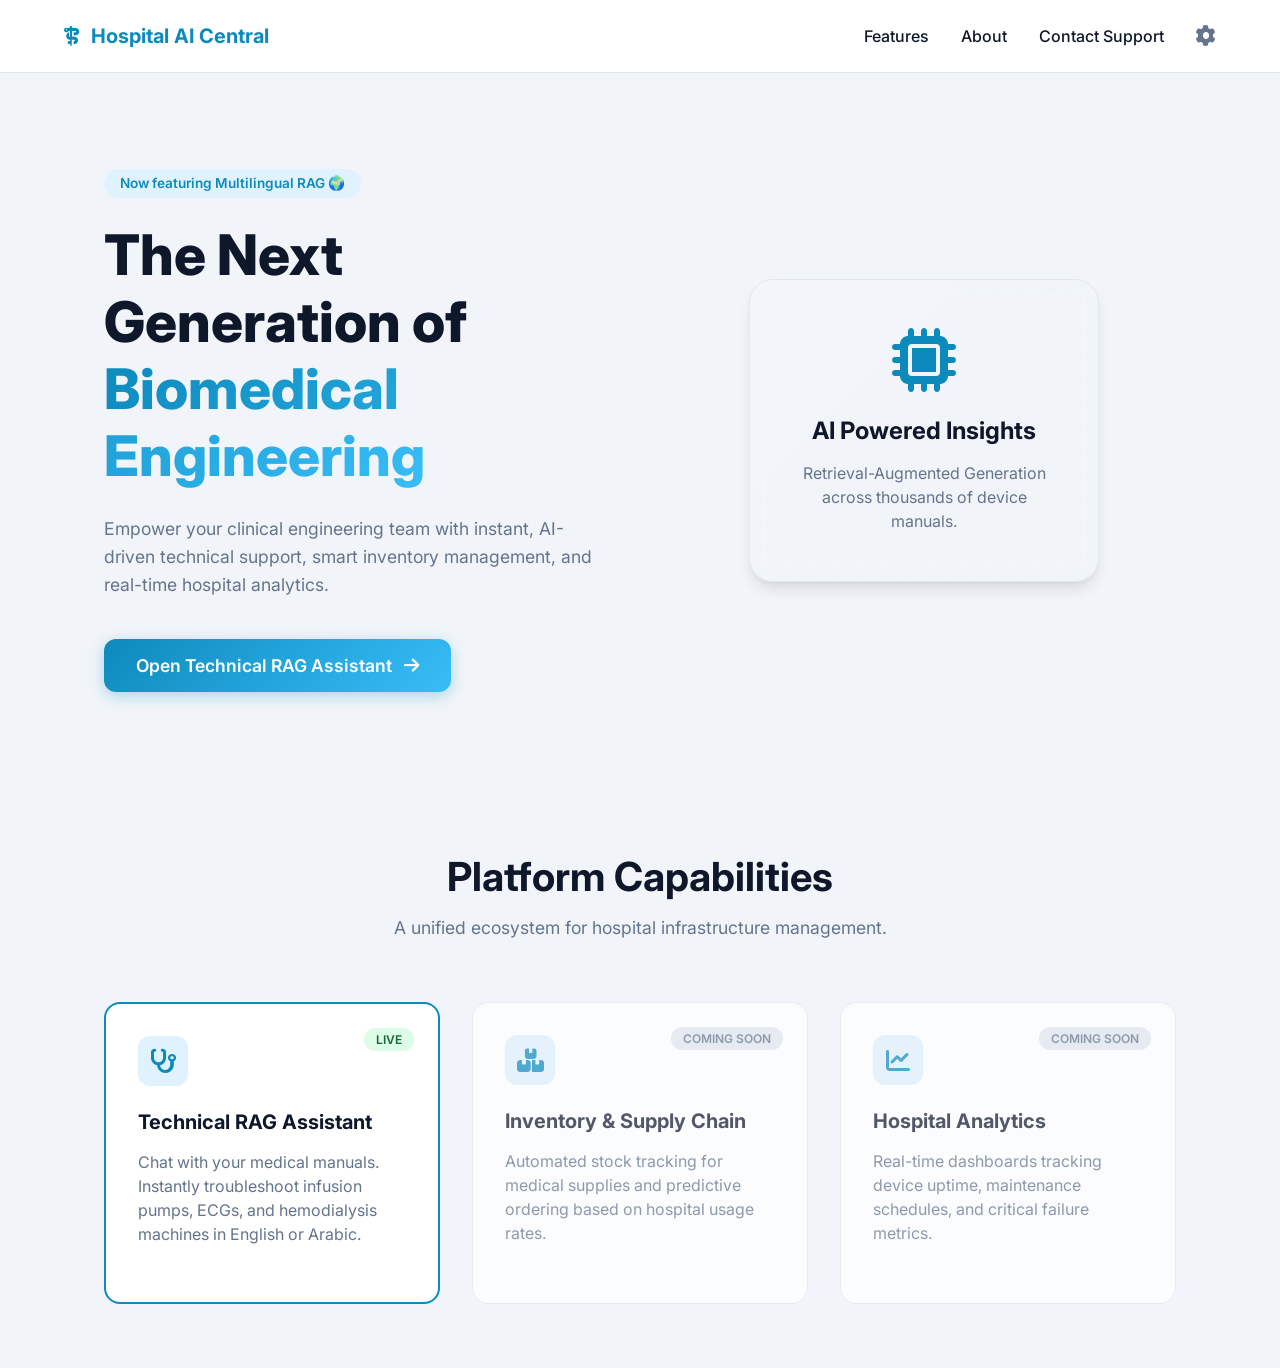
==== website/index.html @ ebcedefc "feat: add multilingual RAG support, new landing page" ====
<!DOCTYPE html>
<html lang="en">
<head>
    <meta charset="UTF-8">
    <meta name="viewport" content="width=device-width, initial-scale=1.0, maximum-scale=1.0, user-scalable=no">
    <title>Hospital AI Central - Landing</title>
    <!-- Google Fonts -->
    <link rel="preconnect" href="https://fonts.googleapis.com">
    <link rel="preconnect" href="https://fonts.gstatic.com" crossorigin>
    <link href="https://fonts.googleapis.com/css2?family=Inter:wght@300;400;500;600;700;800&display=swap" rel="stylesheet">
    <!-- FontAwesome -->
    <link rel="stylesheet" href="https://cdnjs.cloudflare.com/ajax/libs/font-awesome/6.4.0/css/all.min.css">
    <!-- Custom CSS -->
    <link rel="stylesheet" href="styles.css">
</head>
<body class="landing-body">
    
    <!-- Top Navigation -->
    <nav class="landing-nav">
        <div class="landing-brand">
            <i class="fa-solid fa-staff-snake"></i>
            <span>Hospital AI Central</span>
        </div>
        <div class="landing-links">
            <a href="#features">Features</a>
            <a href="#">About</a>
            <a href="#">Contact Support</a>
            <button id="landing-settings-btn" class="icon-btn"><i class="fa-solid fa-gear"></i></button>
        </div>
    </nav>

    <!-- Hero Section -->
    <header class="hero-section">
        <div class="hero-content">
            <div class="hero-badge">Now featuring Multilingual RAG 🌍</div>
            <h1>The Next Generation of<br><span class="text-gradient">Biomedical Engineering</span></h1>
            <p>Empower your clinical engineering team with instant, AI-driven technical support, smart inventory management, and real-time hospital analytics.</p>
            <div class="hero-actions">
                <a href="rag.html" class="btn-primary-large">
                    Open Technical RAG Assistant <i class="fa-solid fa-arrow-right"></i>
                </a>
            </div>
        </div>
        <div class="hero-image">
            <div class="glass-mockup">
                <i class="fa-solid fa-microchip"></i>
                <h3>AI Powered Insights</h3>
                <p>Retrieval-Augmented Generation across thousands of device manuals.</p>
            </div>
        </div>
    </header>

    <!-- Features Grid -->
    <section id="features" class="features-section">
        <div class="section-header">
            <h2>Platform Capabilities</h2>
            <p>A unified ecosystem for hospital infrastructure management.</p>
        </div>
        
        <div class="feature-grid">
            <!-- Feature 1 -->
            <div class="feature-card active-feature" onclick="window.location.href='rag.html'">
                <div class="feature-icon"><i class="fa-solid fa-stethoscope"></i></div>
                <h3>Technical RAG Assistant</h3>
                <p>Chat with your medical manuals. Instantly troubleshoot infusion pumps, ECGs, and hemodialysis machines in English or Arabic.</p>
                <span class="feature-status status-live">Live</span>
            </div>

            <!-- Feature 2 -->
            <div class="feature-card locked-feature">
                <div class="feature-icon"><i class="fa-solid fa-boxes-stacked"></i></div>
                <h3>Inventory & Supply Chain</h3>
                <p>Automated stock tracking for medical supplies and predictive ordering based on hospital usage rates.</p>
                <span class="feature-status status-coming">Coming Soon</span>
            </div>

            <!-- Feature 3 -->
            <div class="feature-card locked-feature">
                <div class="feature-icon"><i class="fa-solid fa-chart-line"></i></div>
                <h3>Hospital Analytics</h3>
                <p>Real-time dashboards tracking device uptime, maintenance schedules, and critical failure metrics.</p>
                <span class="feature-status status-coming">Coming Soon</span>
            </div>
        </div>
    </section>

    <!-- Settings Modal (Shared structure with rag.html) -->
    <div id="settings-modal" class="modal-overlay hidden">
        <div class="modal-content">
            <div class="modal-header">
                <h2>Settings</h2>
                <button class="close-modal" id="close-settings"><i class="fa-solid fa-xmark"></i></button>
            </div>
            <div class="modal-body">
                <div class="setting-item">
                    <div class="setting-info">
                        <h3>Dark Mode</h3>
                        <p>Switch between light and dark themes</p>
                    </div>
                    <label class="switch">
                        <input type="checkbox" id="dark-mode-toggle">
                        <span class="slider round"></span>
                    </label>
                </div>
                <hr class="modal-divider">
                <div class="form-group">
                    <label for="llm-api-key">Groq API Key (LLM)</label>
                    <div class="input-with-icon">
                        <i class="fa-solid fa-key"></i>
                        <input type="password" id="llm-api-key" placeholder="gsk_..." autocomplete="off">
                    </div>
                    <small>Updates your .env file dynamically so it persists.</small>
                </div>
            </div>
            <div class="modal-footer">
                <button id="save-settings-btn" class="btn-primary">Save Changes</button>
            </div>
        </div>
    </div>

    <!-- We can reuse script.js for the settings modal, but we'll add a tiny inline script to link the settings button -->
    <script>
        document.addEventListener('DOMContentLoaded', () => {
            const settingsBtn = document.getElementById('landing-settings-btn');
            const settingsModal = document.getElementById('settings-modal');
            const closeSettings = document.getElementById('close-settings');
            const darkModeToggle = document.getElementById('dark-mode-toggle');
            const llmApiKey = document.getElementById('llm-api-key');
            const saveSettingsBtn = document.getElementById('save-settings-btn');

            if (localStorage.getItem('darkMode') === 'true') {
                document.body.classList.add('dark-theme');
                darkModeToggle.checked = true;
            }

            settingsBtn.addEventListener('click', (e) => { e.preventDefault(); settingsModal.classList.remove('hidden'); });
            closeSettings.addEventListener('click', () => { settingsModal.classList.add('hidden'); });

            darkModeToggle.addEventListener('change', (e) => {
                if (e.target.checked) {
                    document.body.classList.add('dark-theme');
                    localStorage.setItem('darkMode', 'true');
                } else {
                    document.body.classList.remove('dark-theme');
                    localStorage.setItem('darkMode', 'false');
                }
            });

            saveSettingsBtn.addEventListener('click', async () => {
                const apiKey = llmApiKey.value.trim();
                if (!apiKey) { settingsModal.classList.add('hidden'); return; }
                const originalText = saveSettingsBtn.textContent;
                saveSettingsBtn.textContent = 'Saving...';
                saveSettingsBtn.disabled = true;
                try {
                    const response = await fetch('/api/settings', {
                        method: 'POST',
                        headers: { 'Content-Type': 'application/json' },
                        body: JSON.stringify({ groq_api_key: apiKey })
                    });
                    if (!response.ok) throw new Error('Failed to update settings');
                    llmApiKey.value = '';
                    settingsModal.classList.add('hidden');
                    alert("API Key updated successfully!");
                } catch (error) { alert(error.message); } 
                finally { saveSettingsBtn.textContent = originalText; saveSettingsBtn.disabled = false; }
            });
        });
    </script>
</body>
</html>
---- website/styles.css ----
:root {
    /* Color Palette */
    --primary-color: #0d8abc;     /* Medical Deep Azure */
    --primary-hover: #0a6c94;
    --accent-color: #38bdf8;      /* Bright Cyan */
    
    --bg-main: #f1f5f9;           /* Slate 100 */
    --bg-panel: #ffffff;
    --bg-nav: #0f172a;            /* Slate 900 */
    
    --text-dark: #0f172a;
    --text-muted: #64748b;
    --text-light: #f8fafc;
    
    --border-color: #e2e8f0;
    --input-bg: #f8fafc;
    
    /* Shadows */
    --shadow-sm: 0 1px 2px 0 rgba(0, 0, 0, 0.05);
    --shadow-md: 0 4px 6px -1px rgba(0, 0, 0, 0.1), 0 2px 4px -1px rgba(0, 0, 0, 0.06);
    --shadow-lg: 0 10px 15px -3px rgba(0, 0, 0, 0.1), 0 4px 6px -2px rgba(0, 0, 0, 0.05);
    
    /* Gradients */
    --gradient-primary: linear-gradient(135deg, #0d8abc 0%, #38bdf8 100%);
}

body.dark-theme {
    --bg-main: #0f172a;           /* Dark slate */
    --bg-panel: #1e293b;          /* Darker panel */
    --bg-nav: #020617;            /* Very dark nav */
    
    --text-dark: #f8fafc;         /* White text */
    --text-muted: #94a3b8;
    
    --border-color: #334155;
    --input-bg: #0f172a;
    
    --shadow-sm: 0 1px 2px 0 rgba(0, 0, 0, 0.5);
    --shadow-md: 0 4px 6px -1px rgba(0, 0, 0, 0.6);
}


* {
    box-sizing: border-box;
    margin: 0;
    padding: 0;
}

body {
    font-family: 'Inter', sans-serif;
    background-color: var(--bg-main);
    color: var(--text-dark);
    height: 100dvh; /* use dynamic viewport height for mobile */
    overflow: hidden;
}

/* ─── DASHBOARD LAYOUT ─── */
.dashboard-layout {
    display: flex;
    width: 100%;
    height: 100%;
}

/* ─── GLOBAL NAV (LEFT MOST) ─── */
.global-nav {
    width: 70px;
    background-color: var(--bg-nav);
    display: flex;
    flex-direction: column;
    align-items: center;
    padding: 1.5rem 0;
    z-index: 20;
}

.brand-icon {
    width: 40px;
    height: 40px;
    background: var(--gradient-primary);
    border-radius: 10px;
    display: flex;
    align-items: center;
    justify-content: center;
    color: white;
    font-size: 1.2rem;
    margin-bottom: 2rem;
    box-shadow: 0 4px 12px rgba(13, 138, 188, 0.4);
}

.nav-links {
    list-style: none;
    width: 100%;
    display: flex;
    flex-direction: column;
    gap: 0.5rem;
    align-items: center;
}

.nav-links li {
    width: 100%;
    display: flex;
    justify-content: center;
}

.nav-links a {
    color: #94a3b8;
    text-decoration: none;
    font-size: 1.2rem;
    width: 44px;
    height: 44px;
    display: flex;
    align-items: center;
    justify-content: center;
    border-radius: 12px;
    transition: all 0.2s ease;
}

.nav-links a:hover {
    background-color: rgba(255,255,255,0.1);
    color: white;
}

.nav-links li.active a {
    background: var(--gradient-primary);
    color: white;
    box-shadow: 0 4px 12px rgba(13, 138, 188, 0.4);
}

.nav-bottom {
    margin-top: auto;
}

.nav-bottom a {
    color: #94a3b8;
    font-size: 1.2rem;
    transition: color 0.2s;
}

.nav-bottom a:hover {
    color: white;
}


/* ─── CONTEXT PANEL (SIDEBAR) ─── */
.context-panel {
    width: 280px;
    background: var(--bg-panel);
    border-right: 1px solid var(--border-color);
    display: flex;
    flex-direction: column;
    z-index: 10;
}

.panel-header {
    padding: 1.5rem;
    border-bottom: 1px solid var(--border-color);
}

.panel-header h2 {
    font-size: 1.1rem;
    font-weight: 600;
    margin-bottom: 0.25rem;
}

.badge {
    background-color: #e0f2fe;
    color: var(--primary-color);
    font-size: 0.7rem;
    padding: 0.2rem 0.6rem;
    border-radius: 999px;
    font-weight: 600;
    text-transform: uppercase;
}

.panel-content {
    padding: 1.5rem;
    overflow-y: auto;
    flex: 1;
}

.form-group label {
    display: block;
    font-size: 0.8rem;
    font-weight: 600;
    margin-bottom: 0.5rem;
    color: var(--text-dark);
}

.input-with-icon {
    position: relative;
    display: flex;
    align-items: center;
}

.input-with-icon i {
    position: absolute;
    left: 1rem;
    color: var(--text-muted);
}

.input-with-icon input {
    width: 100%;
    padding: 0.75rem 1rem 0.75rem 2.5rem;
    border: 1px solid var(--border-color);
    border-radius: 8px;
    font-size: 16px; /* 16px prevents iOS auto-zoom */
    background: var(--input-bg);
    color: var(--text-dark);
    transition: all 0.2s;
}

.input-with-icon input:focus {
    outline: none;
    border-color: var(--primary-color);
    background: white;
    box-shadow: 0 0 0 3px rgba(13, 138, 188, 0.1);
}

.form-group small {
    display: block;
    margin-top: 0.5rem;
    font-size: 0.75rem;
    color: var(--text-muted);
}

.info-card {
    margin-top: 2rem;
}

.info-card h3 {
    font-size: 0.8rem;
    color: var(--text-muted);
    text-transform: uppercase;
    letter-spacing: 0.5px;
    margin-bottom: 1rem;
}

.device-list {
    list-style: none;
    display: flex;
    flex-direction: column;
    gap: 0.75rem;
}

.device-list li {
    display: flex;
    align-items: center;
    gap: 0.75rem;
    padding: 0.75rem;
    background: var(--bg-main);
    border: 1px solid var(--border-color);
    border-radius: 8px;
    font-size: 0.85rem;
    font-weight: 500;
    transition: transform 0.2s, box-shadow 0.2s;
}

.device-list li:hover {
    transform: translateY(-2px);
    box-shadow: var(--shadow-sm);
    border-color: #cbd5e1;
}

.device-list i {
    color: var(--primary-color);
    font-size: 1rem;
}


/* ─── MAIN CONTENT AREA ─── */
.main-content {
    flex: 1;
    display: flex;
    flex-direction: column;
    background-color: var(--bg-main);
    overflow: hidden;
}

.top-header {
    height: 70px;
    background: var(--bg-panel);
    border-bottom: 1px solid var(--border-color);
    display: flex;
    justify-content: space-between;
    align-items: center;
    padding: 0 2rem;
}

.header-titles h1 {
    font-size: 1.1rem;
    font-weight: 600;
}

.header-titles p {
    font-size: 0.75rem;
    color: var(--text-muted);
}

.user-profile img {
    width: 36px;
    height: 36px;
    border-radius: 50%;
    border: 2px solid var(--border-color);
}

/* ─── CHAT INTERFACE ─── */
.chat-container {
    flex: 1;
    display: flex;
    flex-direction: column;
    position: relative;
    max-width: 1000px;
    margin: 0 auto;
    width: 100%;
    overflow: hidden;
}

.chat-history {
    flex: 1;
    padding: 2rem;
    overflow-y: auto;
    display: flex;
    flex-direction: column;
    gap: 1.5rem;
}

/* Messages */
.message {
    display: flex;
    gap: 1rem;
    max-width: 85%;
    animation: slideUp 0.3s ease-out;
}

@keyframes slideUp {
    from { opacity: 0; transform: translateY(10px); }
    to { opacity: 1; transform: translateY(0); }
}

.message-avatar {
    width: 36px;
    height: 36px;
    border-radius: 50%;
    display: flex;
    align-items: center;
    justify-content: center;
    flex-shrink: 0;
    font-size: 0.9rem;
}

.assistant-message {
    align-self: flex-start;
}

.assistant-message .message-avatar {
    background: var(--gradient-primary);
    color: white;
    box-shadow: 0 2px 8px rgba(13, 138, 188, 0.3);
}

.assistant-message .message-content {
    background: var(--bg-panel);
    border: 1px solid var(--border-color);
    box-shadow: var(--shadow-sm);
    border-radius: 0 16px 16px 16px;
    padding: 1.25rem;
    line-height: 1.6;
    font-size: 0.95rem;
}

.user-message {
    align-self: flex-end;
    flex-direction: row-reverse;
}

.user-message .message-avatar {
    background: #cbd5e1;
    color: #475569;
}

.user-message .message-content {
    background: var(--primary-color);
    color: white;
    border-radius: 16px 0 16px 16px;
    padding: 1rem 1.25rem;
    box-shadow: 0 4px 12px rgba(13, 138, 188, 0.2);
    font-size: 0.95rem;
}

/* Markdown formatting */
.message-content h3 { margin-top: 1rem; margin-bottom: 0.5rem; font-size: 1.05rem; }
.message-content p { margin-bottom: 0.75rem; }
.message-content p:last-child { margin-bottom: 0; }
.message-content ul, .message-content ol { margin-left: 1.5rem; margin-bottom: 0.75rem; }
.message-content strong { font-weight: 600; color: inherit; }

/* Suggestion Chips */
.suggestion-chips {
    display: flex;
    flex-wrap: wrap;
    gap: 0.5rem;
    margin-top: 1.25rem;
}

.chip {
    background: var(--bg-main);
    border: 1px solid var(--border-color);
    padding: 0.5rem 1rem;
    border-radius: 999px;
    font-size: 0.8rem;
    color: var(--text-dark);
    cursor: pointer;
    transition: all 0.2s;
    font-family: inherit;
    display: flex;
    align-items: center;
    gap: 0.4rem;
}

.chip i { color: var(--primary-color); }
.chip:hover { background: #e2e8f0; border-color: #cbd5e1; }

/* Sources Display */
.sources-container {
    margin-top: 1.25rem;
    padding-top: 1rem;
    border-top: 1px dashed var(--border-color);
}

.sources-container h4 {
    font-size: 0.75rem;
    color: var(--text-muted);
    margin-bottom: 0.75rem;
    text-transform: uppercase;
    letter-spacing: 0.5px;
}

.source-card {
    background: var(--bg-main);
    border: 1px solid var(--border-color);
    border-radius: 8px;
    padding: 0.75rem;
    margin-bottom: 0.5rem;
    font-size: 0.8rem;
}

.source-card-header {
    display: flex;
    justify-content: space-between;
    align-items: center;
    margin-bottom: 0.4rem;
}

.source-manual { font-weight: 600; color: var(--primary-color); display: flex; align-items: center; gap: 0.4rem; }
.source-page { font-size: 0.7rem; background: #cbd5e1; padding: 2px 6px; border-radius: 4px; color: #334155; font-weight: 600; }
.source-preview { font-style: italic; color: var(--text-muted); line-height: 1.4; display: -webkit-box; -webkit-line-clamp: 2; -webkit-box-orient: vertical; overflow: hidden; }

/* Typing indicator */
.typing-indicator { display: flex; gap: 4px; padding: 0.5rem; }
.dot { width: 6px; height: 6px; background: #94a3b8; border-radius: 50%; animation: bounce 1.4s infinite ease-in-out both; }
.dot:nth-child(1) { animation-delay: -0.32s; }
.dot:nth-child(2) { animation-delay: -0.16s; }
@keyframes bounce { 0%, 80%, 100% { transform: scale(0); } 40% { transform: scale(1); } }

/* Input Area */
.chat-input-area {
    padding: 1.5rem 2rem;
    background: transparent;
}

.input-wrapper {
    position: relative;
    display: flex;
    align-items: center;
    background: var(--bg-panel);
    border: 1px solid var(--border-color);
    border-radius: 16px;
    padding: 0.5rem;
    box-shadow: var(--shadow-md);
    transition: all 0.3s ease;
}

.input-wrapper:focus-within {
    border-color: var(--primary-color);
    box-shadow: 0 4px 20px rgba(13, 138, 188, 0.15);
}

.input-wrapper input {
    flex: 1;
    border: none;
    padding: 0.75rem 1rem;
    font-size: 16px; /* 16px prevents iOS auto-zoom */
    font-family: inherit;
    background: transparent;
    color: var(--text-dark);
    outline: none;
}

.input-wrapper input::placeholder {
    color: var(--text-muted);
}

.input-wrapper button {
    background: var(--primary-color);
    color: white;
    border: none;
    width: 40px;
    height: 40px;
    border-radius: 12px;
    display: flex;
    align-items: center;
    justify-content: center;
    cursor: pointer;
    transition: all 0.2s;
}

.input-wrapper button:hover { background: var(--primary-hover); transform: scale(1.05); }
.input-wrapper button:disabled { background: var(--border-color); cursor: not-allowed; transform: none; }

/* ─── SETTINGS MODAL ─── */
.modal-overlay {
    position: fixed;
    top: 0; left: 0; right: 0; bottom: 0;
    background: rgba(0, 0, 0, 0.5);
    backdrop-filter: blur(4px);
    display: flex;
    align-items: center;
    justify-content: center;
    z-index: 100;
    opacity: 1;
    transition: opacity 0.2s;
}
.modal-overlay.hidden {
    opacity: 0;
    pointer-events: none;
}
.modal-content {
    background: var(--bg-panel);
    width: 90%;
    max-width: 450px;
    border-radius: 16px;
    box-shadow: var(--shadow-lg);
    border: 1px solid var(--border-color);
    overflow: hidden;
    transform: translateY(0);
    transition: transform 0.2s;
}
.modal-overlay.hidden .modal-content {
    transform: translateY(20px);
}
.modal-header {
    display: flex;
    justify-content: space-between;
    align-items: center;
    padding: 1.25rem 1.5rem;
    border-bottom: 1px solid var(--border-color);
}
.close-modal {
    background: transparent;
    border: none;
    font-size: 1.2rem;
    color: var(--text-muted);
    cursor: pointer;
}
.close-modal:hover { color: var(--text-dark); }
.modal-body {
    padding: 1.5rem;
}
.modal-divider {
    border: 0;
    border-top: 1px solid var(--border-color);
    margin: 1.5rem 0;
}
.setting-item {
    display: flex;
    justify-content: space-between;
    align-items: center;
}
.setting-info h3 { font-size: 0.9rem; margin-bottom: 0.2rem; color: var(--text-dark); }
.setting-info p { font-size: 0.75rem; color: var(--text-muted); }

/* Toggle Switch */
.switch { position: relative; display: inline-block; width: 44px; height: 24px; }
.switch input { opacity: 0; width: 0; height: 0; }
.slider { position: absolute; cursor: pointer; top: 0; left: 0; right: 0; bottom: 0; background-color: var(--border-color); transition: .4s; }
.slider:before { position: absolute; content: ""; height: 18px; width: 18px; left: 3px; bottom: 3px; background-color: white; transition: .4s; }
input:checked + .slider { background-color: var(--primary-color); }
input:checked + .slider:before { transform: translateX(20px); }
.slider.round { border-radius: 34px; }
.slider.round:before { border-radius: 50%; }

.modal-footer {
    padding: 1.25rem 1.5rem;
    border-top: 1px solid var(--border-color);
    display: flex;
    justify-content: flex-end;
}
.btn-primary {
    background: var(--primary-color);
    color: white;
    border: none;
    padding: 0.6rem 1.2rem;
    border-radius: 8px;
    font-weight: 500;
    cursor: pointer;
    transition: background 0.2s;
}
.btn-primary:hover { background: var(--primary-hover); }

/* ─── LANDING PAGE STYLES ─── */
.landing-body {
    overflow-y: auto;
    background-color: var(--bg-main);
}
.landing-nav {
    display: flex;
    justify-content: space-between;
    align-items: center;
    padding: 1.5rem 4rem;
    background: var(--bg-panel);
    border-bottom: 1px solid var(--border-color);
}
.landing-brand {
    font-size: 1.25rem;
    font-weight: 700;
    display: flex;
    align-items: center;
    gap: 0.75rem;
    color: var(--primary-color);
}
.landing-links {
    display: flex;
    align-items: center;
    gap: 2rem;
}
.landing-links a {
    text-decoration: none;
    color: var(--text-dark);
    font-weight: 500;
    transition: color 0.2s;
}
.landing-links a:hover { color: var(--primary-color); }
.icon-btn {
    background: none; border: none; font-size: 1.25rem; color: var(--text-muted); cursor: pointer; transition: color 0.2s;
}
.icon-btn:hover { color: var(--text-dark); }

.hero-section {
    display: flex;
    align-items: center;
    justify-content: space-between;
    padding: 6rem 4rem;
    max-width: 1200px;
    margin: 0 auto;
    gap: 4rem;
}
.hero-content { flex: 1; }
.hero-badge {
    display: inline-block;
    background: #e0f2fe; color: var(--primary-color);
    padding: 0.4rem 1rem; border-radius: 999px;
    font-size: 0.85rem; font-weight: 600; margin-bottom: 1.5rem;
}
.dark-theme .hero-badge { background: rgba(13, 138, 188, 0.2); }
.hero-content h1 {
    font-size: 3.5rem; line-height: 1.2; font-weight: 800; margin-bottom: 1.5rem;
}
.text-gradient {
    background: var(--gradient-primary);
    -webkit-background-clip: text;
    -webkit-text-fill-color: transparent;
}
.hero-content p {
    font-size: 1.1rem; color: var(--text-muted); margin-bottom: 2.5rem; line-height: 1.6; max-width: 500px;
}
.btn-primary-large {
    display: inline-flex; align-items: center; gap: 0.75rem;
    background: var(--gradient-primary); color: white;
    padding: 1rem 2rem; border-radius: 12px;
    text-decoration: none; font-size: 1.1rem; font-weight: 600;
    box-shadow: 0 4px 15px rgba(13, 138, 188, 0.3);
    transition: transform 0.2s, box-shadow 0.2s;
}
.btn-primary-large:hover {
    transform: translateY(-2px); box-shadow: 0 6px 20px rgba(13, 138, 188, 0.4);
}

.hero-image { flex: 1; display: flex; justify-content: center; }
.glass-mockup {
    background: var(--bg-panel); border: 1px solid var(--border-color);
    padding: 3rem; border-radius: 24px; box-shadow: var(--shadow-lg);
    text-align: center; max-width: 350px;
    background: linear-gradient(135deg, rgba(255,255,255,0.1), rgba(255,255,255,0));
    backdrop-filter: blur(10px);
}
.glass-mockup i { font-size: 4rem; color: var(--primary-color); margin-bottom: 1.5rem; }
.glass-mockup h3 { font-size: 1.5rem; margin-bottom: 1rem; }
.glass-mockup p { color: var(--text-muted); line-height: 1.5; }

.features-section {
    padding: 4rem; max-width: 1200px; margin: 0 auto;
}
.section-header { text-align: center; margin-bottom: 4rem; }
.section-header h2 { font-size: 2.5rem; font-weight: 700; margin-bottom: 1rem; }
.section-header p { color: var(--text-muted); font-size: 1.1rem; }

.feature-grid {
    display: grid; grid-template-columns: repeat(auto-fit, minmax(300px, 1fr)); gap: 2rem;
}
.feature-card {
    background: var(--bg-panel); border: 1px solid var(--border-color);
    border-radius: 16px; padding: 2rem;
    position: relative; transition: transform 0.2s, box-shadow 0.2s;
}
.active-feature { cursor: pointer; border: 2px solid var(--primary-color); }
.active-feature:hover { transform: translateY(-5px); box-shadow: var(--shadow-md); }
.locked-feature { opacity: 0.7; }
.feature-icon {
    width: 50px; height: 50px; background: #e0f2fe; color: var(--primary-color);
    border-radius: 12px; display: flex; align-items: center; justify-content: center;
    font-size: 1.5rem; margin-bottom: 1.5rem;
}
.dark-theme .feature-icon { background: rgba(13, 138, 188, 0.2); }
.feature-card h3 { font-size: 1.25rem; margin-bottom: 1rem; }
.feature-card p { color: var(--text-muted); line-height: 1.5; margin-bottom: 1.5rem; }

.feature-status {
    position: absolute; top: 1.5rem; right: 1.5rem;
    padding: 0.25rem 0.75rem; border-radius: 999px; font-size: 0.75rem; font-weight: 600; text-transform: uppercase;
}
.status-live { background: #dcfce7; color: #166534; }
.dark-theme .status-live { background: rgba(22, 101, 52, 0.3); color: #4ade80; }
.status-coming { background: var(--border-color); color: var(--text-muted); }
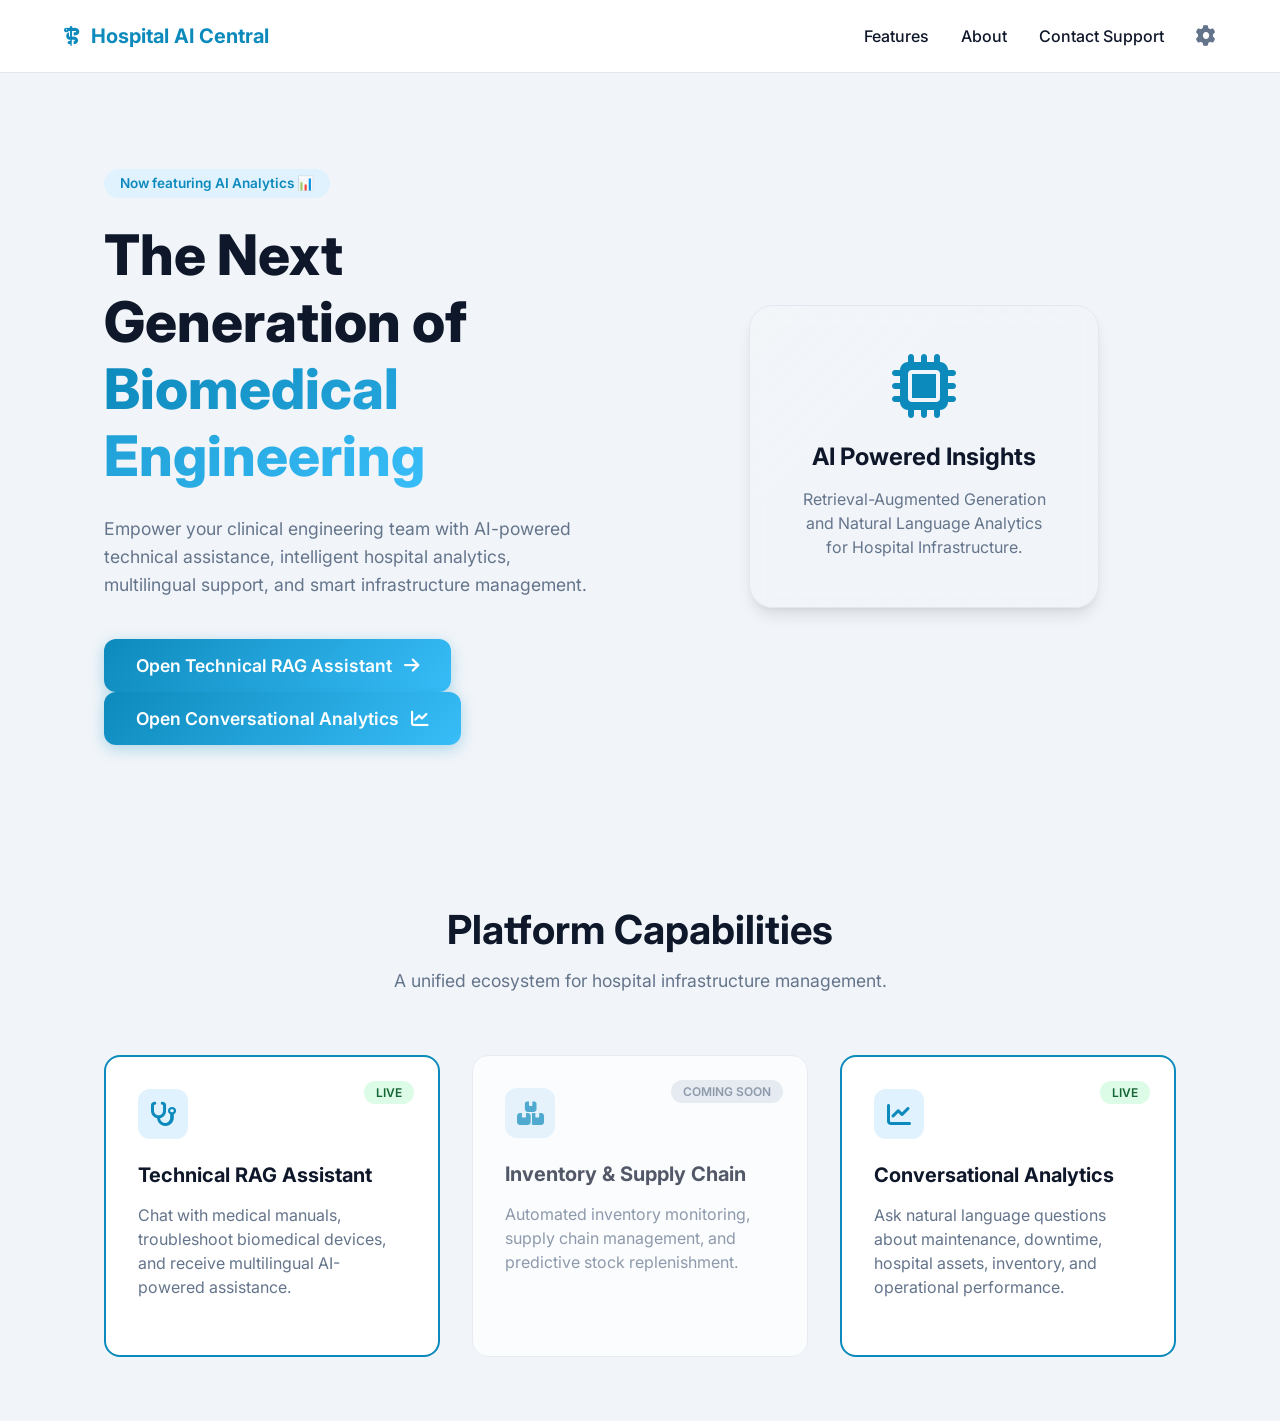
==== commit 28ec5e67: "Integrate conversational analytics module" ====
--- a/website/index.html
+++ b/website/index.html
@@ -4,168 +4,366 @@
     <meta charset="UTF-8">
     <meta name="viewport" content="width=device-width, initial-scale=1.0, maximum-scale=1.0, user-scalable=no">
     <title>Hospital AI Central - Landing</title>
-    <!-- Google Fonts -->
+
     <link rel="preconnect" href="https://fonts.googleapis.com">
     <link rel="preconnect" href="https://fonts.gstatic.com" crossorigin>
+
     <link href="https://fonts.googleapis.com/css2?family=Inter:wght@300;400;500;600;700;800&display=swap" rel="stylesheet">
-    <!-- FontAwesome -->
+
     <link rel="stylesheet" href="https://cdnjs.cloudflare.com/ajax/libs/font-awesome/6.4.0/css/all.min.css">
-    <!-- Custom CSS -->
+
     <link rel="stylesheet" href="styles.css">
 </head>
+
 <body class="landing-body">
-    
-    <!-- Top Navigation -->
-    <nav class="landing-nav">
-        <div class="landing-brand">
-            <i class="fa-solid fa-staff-snake"></i>
-            <span>Hospital AI Central</span>
-        </div>
-        <div class="landing-links">
-            <a href="#features">Features</a>
-            <a href="#">About</a>
-            <a href="#">Contact Support</a>
-            <button id="landing-settings-btn" class="icon-btn"><i class="fa-solid fa-gear"></i></button>
-        </div>
-    </nav>
-
-    <!-- Hero Section -->
-    <header class="hero-section">
-        <div class="hero-content">
-            <div class="hero-badge">Now featuring Multilingual RAG 🌍</div>
-            <h1>The Next Generation of<br><span class="text-gradient">Biomedical Engineering</span></h1>
-            <p>Empower your clinical engineering team with instant, AI-driven technical support, smart inventory management, and real-time hospital analytics.</p>
-            <div class="hero-actions">
-                <a href="rag.html" class="btn-primary-large">
-                    Open Technical RAG Assistant <i class="fa-solid fa-arrow-right"></i>
-                </a>
-            </div>
-        </div>
-        <div class="hero-image">
-            <div class="glass-mockup">
-                <i class="fa-solid fa-microchip"></i>
-                <h3>AI Powered Insights</h3>
-                <p>Retrieval-Augmented Generation across thousands of device manuals.</p>
-            </div>
-        </div>
-    </header>
-
-    <!-- Features Grid -->
-    <section id="features" class="features-section">
-        <div class="section-header">
-            <h2>Platform Capabilities</h2>
-            <p>A unified ecosystem for hospital infrastructure management.</p>
-        </div>
-        
-        <div class="feature-grid">
-            <!-- Feature 1 -->
-            <div class="feature-card active-feature" onclick="window.location.href='rag.html'">
-                <div class="feature-icon"><i class="fa-solid fa-stethoscope"></i></div>
-                <h3>Technical RAG Assistant</h3>
-                <p>Chat with your medical manuals. Instantly troubleshoot infusion pumps, ECGs, and hemodialysis machines in English or Arabic.</p>
-                <span class="feature-status status-live">Live</span>
-            </div>
-
-            <!-- Feature 2 -->
-            <div class="feature-card locked-feature">
-                <div class="feature-icon"><i class="fa-solid fa-boxes-stacked"></i></div>
-                <h3>Inventory & Supply Chain</h3>
-                <p>Automated stock tracking for medical supplies and predictive ordering based on hospital usage rates.</p>
-                <span class="feature-status status-coming">Coming Soon</span>
-            </div>
-
-            <!-- Feature 3 -->
-            <div class="feature-card locked-feature">
-                <div class="feature-icon"><i class="fa-solid fa-chart-line"></i></div>
-                <h3>Hospital Analytics</h3>
-                <p>Real-time dashboards tracking device uptime, maintenance schedules, and critical failure metrics.</p>
-                <span class="feature-status status-coming">Coming Soon</span>
-            </div>
-        </div>
-    </section>
-
-    <!-- Settings Modal (Shared structure with rag.html) -->
-    <div id="settings-modal" class="modal-overlay hidden">
-        <div class="modal-content">
-            <div class="modal-header">
-                <h2>Settings</h2>
-                <button class="close-modal" id="close-settings"><i class="fa-solid fa-xmark"></i></button>
-            </div>
-            <div class="modal-body">
-                <div class="setting-item">
-                    <div class="setting-info">
-                        <h3>Dark Mode</h3>
-                        <p>Switch between light and dark themes</p>
-                    </div>
-                    <label class="switch">
-                        <input type="checkbox" id="dark-mode-toggle">
-                        <span class="slider round"></span>
-                    </label>
+
+<nav class="landing-nav">
+    <div class="landing-brand">
+        <i class="fa-solid fa-staff-snake"></i>
+        <span>Hospital AI Central</span>
+    </div>
+
+    <div class="landing-links">
+        <a href="#features">Features</a>
+        <a href="#">About</a>
+        <a href="#">Contact Support</a>
+
+        <button id="landing-settings-btn" class="icon-btn">
+            <i class="fa-solid fa-gear"></i>
+        </button>
+    </div>
+</nav>
+
+<header class="hero-section">
+
+    <div class="hero-content">
+
+        <div class="hero-badge">
+            Now featuring AI Analytics 📊
+        </div>
+
+        <h1>
+            The Next Generation of
+            <br>
+            <span class="text-gradient">
+                Biomedical Engineering
+            </span>
+        </h1>
+
+        <p>
+            Empower your clinical engineering team with AI-powered technical assistance,
+            intelligent hospital analytics, multilingual support, and smart infrastructure management.
+        </p>
+
+        <div class="hero-actions">
+
+            <a href="rag.html" class="btn-primary-large">
+                Open Technical RAG Assistant
+                <i class="fa-solid fa-arrow-right"></i>
+            </a>
+
+            <a href="analytics.html" class="btn-primary-large">
+                Open Conversational Analytics
+                <i class="fa-solid fa-chart-line"></i>
+            </a>
+
+        </div>
+
+    </div>
+
+    <div class="hero-image">
+
+        <div class="glass-mockup">
+
+            <i class="fa-solid fa-microchip"></i>
+
+            <h3>AI Powered Insights</h3>
+
+            <p>
+                Retrieval-Augmented Generation and Natural Language Analytics
+                for Hospital Infrastructure.
+            </p>
+
+        </div>
+
+    </div>
+
+</header>
+
+<section id="features" class="features-section">
+
+    <div class="section-header">
+
+        <h2>Platform Capabilities</h2>
+
+        <p>
+            A unified ecosystem for hospital infrastructure management.
+        </p>
+
+    </div>
+
+    <div class="feature-grid">
+
+        <!-- RAG -->
+
+        <div class="feature-card active-feature"
+             onclick="window.location.href='rag.html'">
+
+            <div class="feature-icon">
+                <i class="fa-solid fa-stethoscope"></i>
+            </div>
+
+            <h3>Technical RAG Assistant</h3>
+
+            <p>
+                Chat with medical manuals, troubleshoot biomedical devices,
+                and receive multilingual AI-powered assistance.
+            </p>
+
+            <span class="feature-status status-live">
+                Live
+            </span>
+
+        </div>
+
+        <!-- Inventory -->
+
+        <div class="feature-card locked-feature">
+
+            <div class="feature-icon">
+                <i class="fa-solid fa-boxes-stacked"></i>
+            </div>
+
+            <h3>Inventory & Supply Chain</h3>
+
+            <p>
+                Automated inventory monitoring, supply chain management,
+                and predictive stock replenishment.
+            </p>
+
+            <span class="feature-status status-coming">
+                Coming Soon
+            </span>
+
+        </div>
+
+        <!-- Conversational Analytics -->
+
+        <div class="feature-card active-feature"
+             onclick="window.location.href='analytics.html'">
+
+            <div class="feature-icon">
+                <i class="fa-solid fa-chart-line"></i>
+            </div>
+
+            <h3>Conversational Analytics</h3>
+
+            <p>
+                Ask natural language questions about maintenance,
+                downtime, hospital assets, inventory,
+                and operational performance.
+            </p>
+
+            <span class="feature-status status-live">
+                Live
+            </span>
+
+        </div>
+
+    </div>
+
+</section>
+
+<!-- Settings -->
+
+<div id="settings-modal" class="modal-overlay hidden">
+
+    <div class="modal-content">
+
+        <div class="modal-header">
+
+            <h2>Settings</h2>
+
+            <button class="close-modal" id="close-settings">
+                <i class="fa-solid fa-xmark"></i>
+            </button>
+
+        </div>
+
+        <div class="modal-body">
+
+            <div class="setting-item">
+
+                <div class="setting-info">
+
+                    <h3>Dark Mode</h3>
+
+                    <p>Switch between light and dark themes</p>
+
                 </div>
-                <hr class="modal-divider">
-                <div class="form-group">
-                    <label for="llm-api-key">Groq API Key (LLM)</label>
-                    <div class="input-with-icon">
-                        <i class="fa-solid fa-key"></i>
-                        <input type="password" id="llm-api-key" placeholder="gsk_..." autocomplete="off">
-                    </div>
-                    <small>Updates your .env file dynamically so it persists.</small>
+
+                <label class="switch">
+
+                    <input type="checkbox" id="dark-mode-toggle">
+
+                    <span class="slider round"></span>
+
+                </label>
+
+            </div>
+
+            <hr class="modal-divider">
+
+            <div class="form-group">
+
+                <label for="llm-api-key">
+                    Groq API Key (LLM)
+                </label>
+
+                <div class="input-with-icon">
+
+                    <i class="fa-solid fa-key"></i>
+
+                    <input
+                        type="password"
+                        id="llm-api-key"
+                        placeholder="gsk_..."
+                        autocomplete="off">
+
                 </div>
-            </div>
-            <div class="modal-footer">
-                <button id="save-settings-btn" class="btn-primary">Save Changes</button>
-            </div>
-        </div>
-    </div>
-
-    <!-- We can reuse script.js for the settings modal, but we'll add a tiny inline script to link the settings button -->
-    <script>
-        document.addEventListener('DOMContentLoaded', () => {
-            const settingsBtn = document.getElementById('landing-settings-btn');
-            const settingsModal = document.getElementById('settings-modal');
-            const closeSettings = document.getElementById('close-settings');
-            const darkModeToggle = document.getElementById('dark-mode-toggle');
-            const llmApiKey = document.getElementById('llm-api-key');
-            const saveSettingsBtn = document.getElementById('save-settings-btn');
-
-            if (localStorage.getItem('darkMode') === 'true') {
-                document.body.classList.add('dark-theme');
-                darkModeToggle.checked = true;
-            }
-
-            settingsBtn.addEventListener('click', (e) => { e.preventDefault(); settingsModal.classList.remove('hidden'); });
-            closeSettings.addEventListener('click', () => { settingsModal.classList.add('hidden'); });
-
-            darkModeToggle.addEventListener('change', (e) => {
-                if (e.target.checked) {
-                    document.body.classList.add('dark-theme');
-                    localStorage.setItem('darkMode', 'true');
-                } else {
-                    document.body.classList.remove('dark-theme');
-                    localStorage.setItem('darkMode', 'false');
-                }
-            });
-
-            saveSettingsBtn.addEventListener('click', async () => {
-                const apiKey = llmApiKey.value.trim();
-                if (!apiKey) { settingsModal.classList.add('hidden'); return; }
-                const originalText = saveSettingsBtn.textContent;
-                saveSettingsBtn.textContent = 'Saving...';
-                saveSettingsBtn.disabled = true;
-                try {
-                    const response = await fetch('/api/settings', {
-                        method: 'POST',
-                        headers: { 'Content-Type': 'application/json' },
-                        body: JSON.stringify({ groq_api_key: apiKey })
-                    });
-                    if (!response.ok) throw new Error('Failed to update settings');
-                    llmApiKey.value = '';
-                    settingsModal.classList.add('hidden');
-                    alert("API Key updated successfully!");
-                } catch (error) { alert(error.message); } 
-                finally { saveSettingsBtn.textContent = originalText; saveSettingsBtn.disabled = false; }
-            });
-        });
-    </script>
+
+                <small>
+                    Updates your .env file dynamically.
+                </small>
+
+            </div>
+
+        </div>
+
+        <div class="modal-footer">
+
+            <button id="save-settings-btn" class="btn-primary">
+
+                Save Changes
+
+            </button>
+
+        </div>
+
+    </div>
+
+</div>
+
+<script>
+
+document.addEventListener('DOMContentLoaded', () => {
+
+const settingsBtn=document.getElementById('landing-settings-btn');
+
+const settingsModal=document.getElementById('settings-modal');
+
+const closeSettings=document.getElementById('close-settings');
+
+const darkModeToggle=document.getElementById('dark-mode-toggle');
+
+const llmApiKey=document.getElementById('llm-api-key');
+
+const saveSettingsBtn=document.getElementById('save-settings-btn');
+
+if(localStorage.getItem('darkMode')==='true'){
+document.body.classList.add('dark-theme');
+darkModeToggle.checked=true;
+}
+
+settingsBtn.addEventListener('click',(e)=>{
+e.preventDefault();
+settingsModal.classList.remove('hidden');
+});
+
+closeSettings.addEventListener('click',()=>{
+settingsModal.classList.add('hidden');
+});
+
+darkModeToggle.addEventListener('change',(e)=>{
+
+if(e.target.checked){
+
+document.body.classList.add('dark-theme');
+
+localStorage.setItem('darkMode','true');
+
+}else{
+
+document.body.classList.remove('dark-theme');
+
+localStorage.setItem('darkMode','false');
+
+}
+
+});
+
+saveSettingsBtn.addEventListener('click',async()=>{
+
+const apiKey=llmApiKey.value.trim();
+
+if(!apiKey){
+
+settingsModal.classList.add('hidden');
+
+return;
+
+}
+
+const originalText=saveSettingsBtn.textContent;
+
+saveSettingsBtn.textContent="Saving...";
+
+saveSettingsBtn.disabled=true;
+
+try{
+
+const response=await fetch('/api/settings',{
+
+method:'POST',
+
+headers:{
+'Content-Type':'application/json'
+},
+
+body:JSON.stringify({
+groq_api_key:apiKey
+})
+
+});
+
+if(!response.ok)
+throw new Error("Failed to update settings");
+
+llmApiKey.value='';
+
+settingsModal.classList.add('hidden');
+
+alert("API Key updated successfully!");
+
+}
+catch(error){
+
+alert(error.message);
+
+}
+finally{
+
+saveSettingsBtn.textContent=originalText;
+
+saveSettingsBtn.disabled=false;
+
+}
+
+});
+
+});
+
+</script>
+
 </body>
 </html>
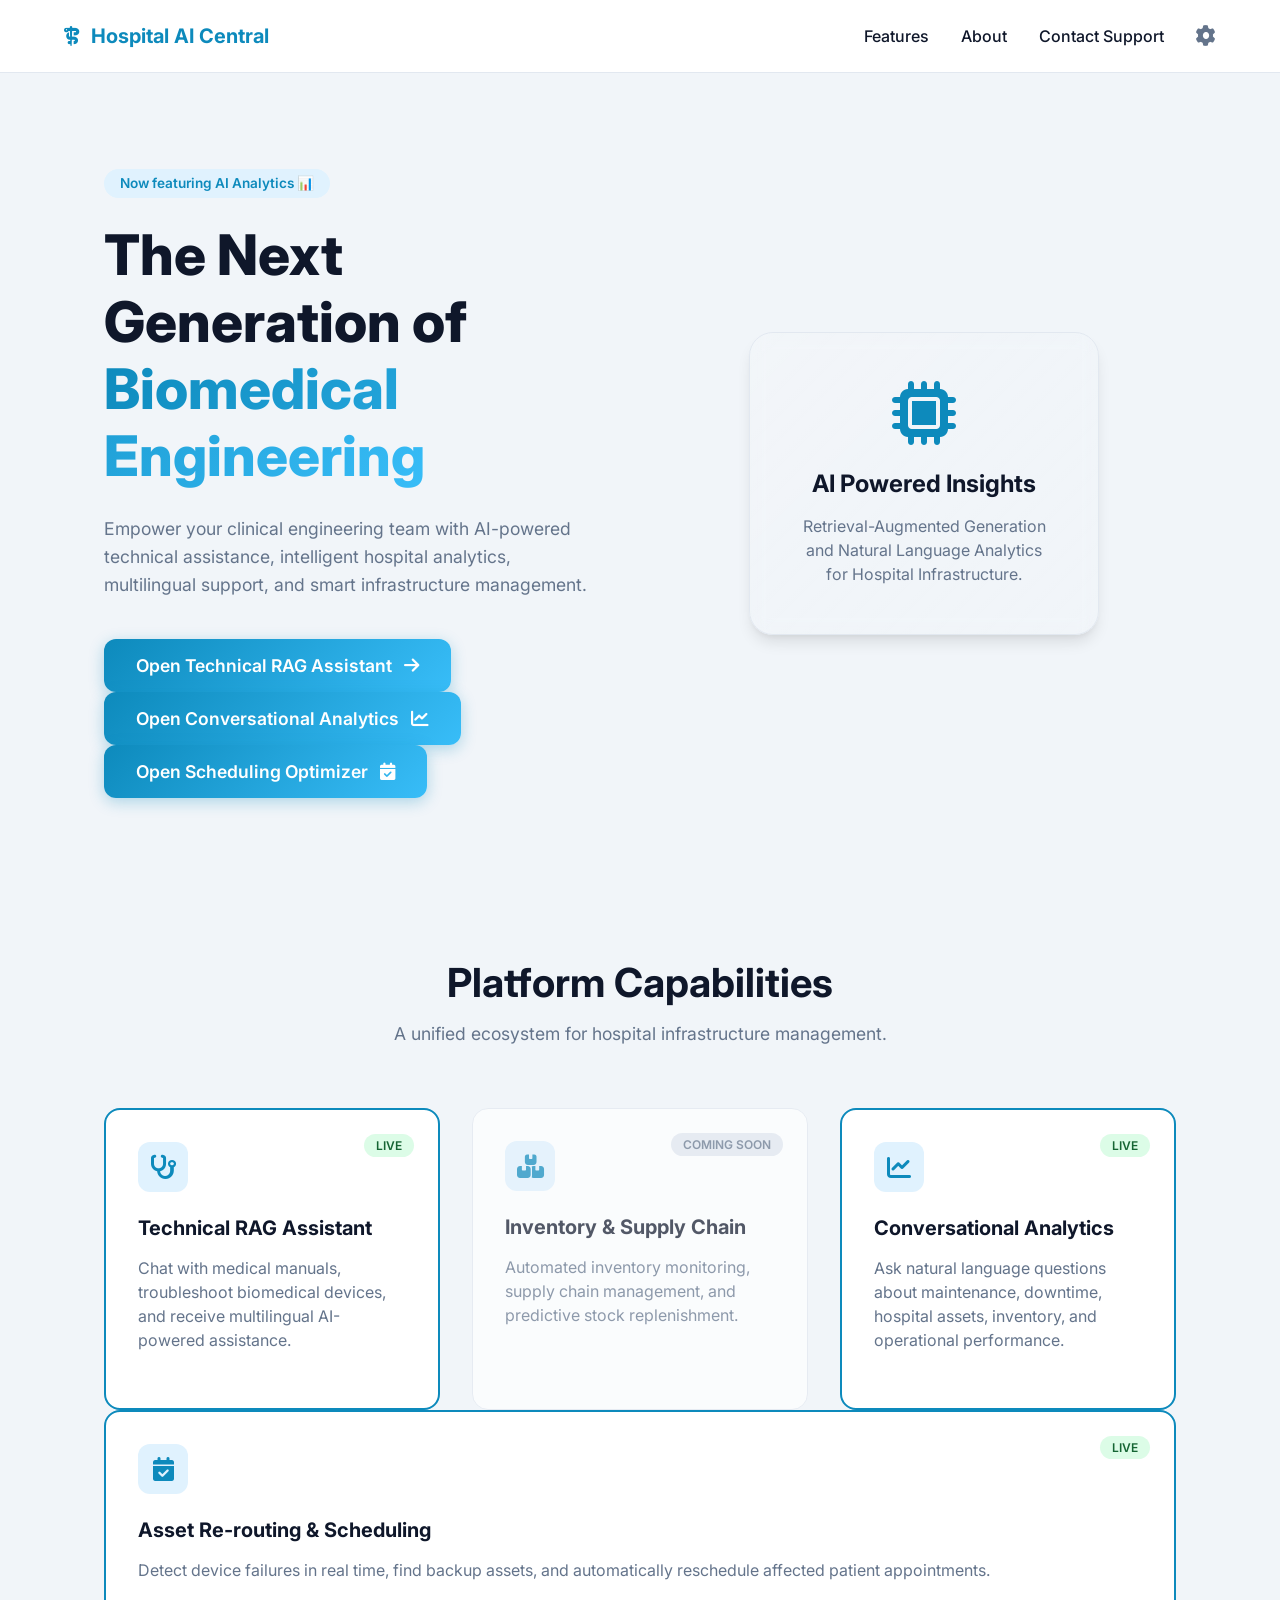
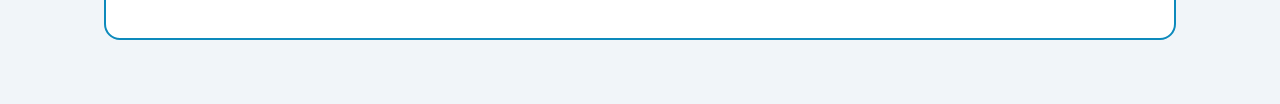
==== commit 6720cfc3: "Add scheduling module: agent, database tools, FastAPI backend, and website page" ====
--- a/website/index.html
+++ b/website/index.html
@@ -67,6 +67,10 @@
                 <i class="fa-solid fa-chart-line"></i>
             </a>
 
+            <a href="scheduling.html" class="btn-primary-large">
+    Open Scheduling Optimizer
+    <i class="fa-solid fa-calendar-check"></i>
+</a>
         </div>
 
     </div>
@@ -171,6 +175,28 @@
         </div>
 
     </div>
+    <!-- Scheduling -->
+
+<div class="feature-card active-feature"
+     onclick="window.location.href='scheduling.html'">
+
+    <div class="feature-icon">
+        <i class="fa-solid fa-calendar-check"></i>
+    </div>
+
+    <h3>Asset Re-routing &amp; Scheduling</h3>
+
+    <p>
+        Detect device failures in real time, find backup assets,
+        and automatically reschedule affected patient appointments.
+    </p>
+
+    <span class="feature-status status-live">
+        Live
+    </span>
+
+</div>
+</div>
 
 </section>
 
--- a/website/styles.css
+++ b/website/styles.css
@@ -730,3 +730,132 @@
 .status-live { background: #dcfce7; color: #166534; }
 .dark-theme .status-live { background: rgba(22, 101, 52, 0.3); color: #4ade80; }
 .status-coming { background: var(--border-color); color: var(--text-muted); }
+/* ─── SCHEDULING PAGE ─── */
+
+.top-header {
+    gap: 1.5rem;
+}
+
+.header-tabs {
+    display: flex;
+    gap: 0.25rem;
+    background: var(--bg-main);
+    border: 1px solid var(--border-color);
+    border-radius: 10px;
+    padding: 4px;
+}
+
+.header-tabs .tab-btn {
+    background: none;
+    border: none;
+    color: var(--text-muted);
+    padding: 0.5rem 1.1rem;
+    font-size: 0.85rem;
+    font-weight: 600;
+    font-family: inherit;
+    cursor: pointer;
+    border-radius: 8px;
+    transition: all 0.2s;
+}
+
+.header-tabs .tab-btn:hover {
+    color: var(--text-dark);
+}
+
+.header-tabs .tab-btn.active {
+    background: var(--gradient-primary);
+    color: white;
+    box-shadow: 0 2px 8px rgba(13, 138, 188, 0.3);
+}
+
+.sched-view {
+    display: none;
+    flex: 1;
+    overflow: hidden;
+    flex-direction: column;
+}
+
+.sched-view.active {
+    display: flex;
+}
+
+.sched-dashboard-scroll {
+    padding: 2rem;
+    overflow-y: auto;
+    flex: 1;
+}
+
+.dash-section h2 {
+    font-size: 0.8rem;
+    text-transform: uppercase;
+    letter-spacing: 0.06em;
+    color: var(--text-muted);
+    margin-bottom: 1rem;
+    font-weight: 600;
+}
+
+.scroll-box {
+    max-height: 360px;
+    overflow-y: auto;
+    border: 1px solid var(--border-color);
+    border-radius: 12px;
+    background: var(--bg-panel);
+}
+
+.scroll-box table {
+    width: 100%;
+    border-collapse: collapse;
+    font-size: 0.85rem;
+}
+
+.scroll-box th {
+    text-align: left;
+    color: var(--text-muted);
+    font-weight: 600;
+    padding: 0.75rem 1rem;
+    border-bottom: 1px solid var(--border-color);
+    font-size: 0.7rem;
+    text-transform: uppercase;
+    letter-spacing: 0.04em;
+    position: sticky;
+    top: 0;
+    background: var(--bg-panel);
+}
+
+.scroll-box td {
+    padding: 0.65rem 1rem;
+    border-bottom: 1px solid var(--border-color);
+    color: var(--text-dark);
+}
+
+.scroll-box tr:last-child td {
+    border-bottom: none;
+}
+
+.scroll-box tr:hover td {
+    background: var(--bg-main);
+}
+
+.empty-note {
+    color: var(--text-muted);
+    font-size: 0.85rem;
+    padding: 1.25rem;
+    text-align: center;
+}
+
+.badge-status {
+    display: inline-block;
+    padding: 0.2rem 0.65rem;
+    border-radius: 999px;
+    font-size: 0.7rem;
+    font-weight: 600;
+}
+
+.badge-status.corrective { background: #fee2e2; color: #b91c1c; }
+.dark-theme .badge-status.corrective { background: rgba(185, 28, 28, 0.25); color: #f87171; }
+
+.badge-status.maint { background: #fef3c7; color: #92400e; }
+.dark-theme .badge-status.maint { background: rgba(146, 64, 14, 0.25); color: #fbbf24; }
+
+.badge-status.ok { background: #dcfce7; color: #166534; }
+.dark-theme .badge-status.ok { background: rgba(22, 101, 52, 0.3); color: #4ade80; }
